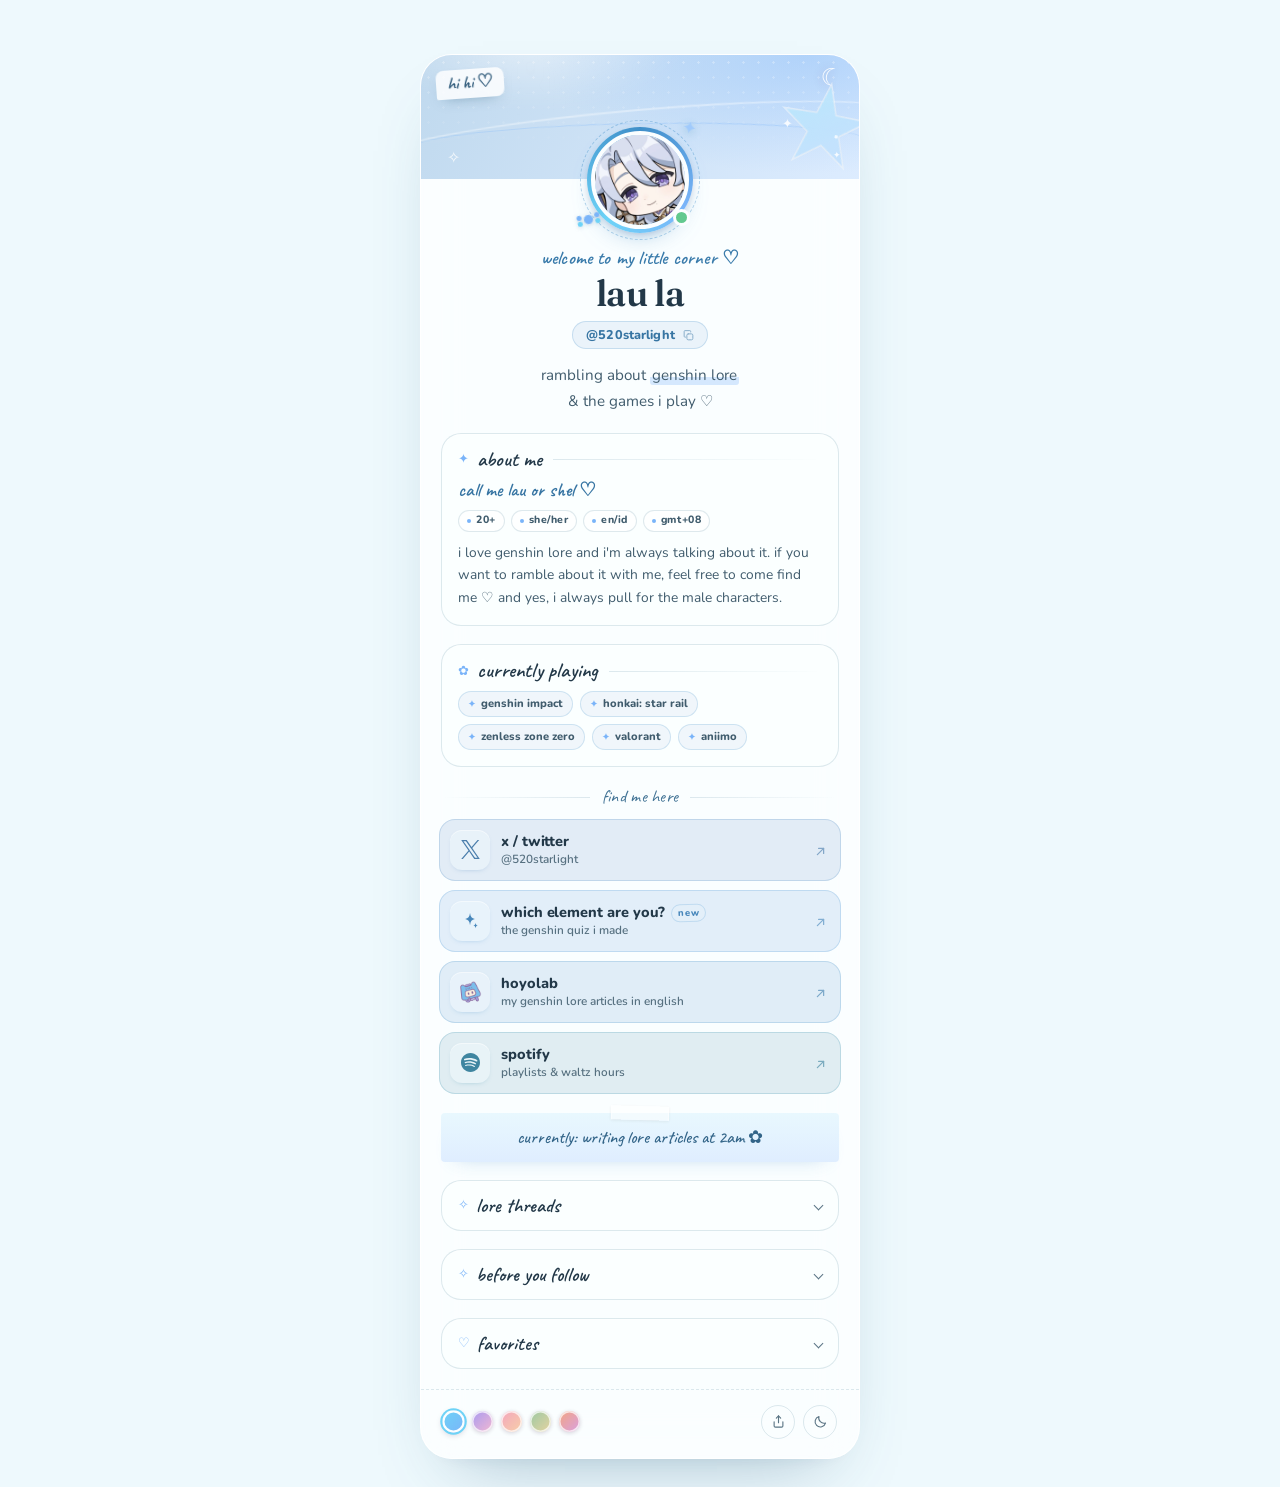
==== index.html @ 2821c590 "Add files via upload" ====
<!DOCTYPE html>
<html lang="en" data-theme="aqua" data-mode="light">
<head>
<meta charset="utf-8">
<meta name="viewport" content="width=device-width, initial-scale=1, viewport-fit=cover">
<title>lau la ✧ links</title>
<meta name="description" content="genshin lore rambles, the games i play, lore threads, and favorites, all in one soft little corner.">
<meta name="theme-color" content="#eef9fd">
<link rel="icon" href="assets/favicon.svg" type="image/svg+xml">
<link rel="apple-touch-icon" href="assets/avatar.jpg">
<link rel="me" href="https://x.com/520starlight">

<meta property="og:type" content="profile">
<meta property="profile:username" content="520starlight">
<meta property="og:site_name" content="lau la">
<meta property="og:title" content="lau la ✧ links">
<meta property="og:description" content="genshin lore rambles, the games i play, lore threads, and favorites, all in one soft little corner.">
<meta property="og:url" content="https://520starlight.github.io/">
<meta property="og:image" content="https://520starlight.github.io/og-image.png">
<meta property="og:image:width" content="1200">
<meta property="og:image:height" content="630">
<meta property="og:image:alt" content="lau la's link page">
<meta name="twitter:card" content="summary_large_image">
<meta name="twitter:site" content="@520starlight">
<meta name="twitter:creator" content="@520starlight">
<meta name="twitter:title" content="lau la ✧ links">
<meta name="twitter:description" content="genshin lore rambles, the games i play, lore threads, and favorites, all in one soft little corner.">
<meta name="twitter:image" content="https://520starlight.github.io/og-image.png">

<script>
  (function () {
    var themes = ["aqua", "starlight", "sakura", "matcha", "sunset"];
    var root = document.documentElement;
    var query = new URLSearchParams(window.location.search);
    var qTheme = query.get("theme");
    var qMode = query.get("mode");
    try {
      var t = localStorage.getItem("lli-theme");
      var m = localStorage.getItem("lli-mode");
      root.dataset.theme = themes.indexOf(qTheme) > -1
        ? qTheme
        : (themes.indexOf(t) > -1 ? t : "aqua");
      root.dataset.mode = (qMode === "dark" || qMode === "light")
        ? qMode
        : (m === "dark" || m === "light")
          ? m
          : (window.matchMedia("(prefers-color-scheme: dark)").matches ? "dark" : "light");
    } catch (e) {
      root.dataset.theme = "aqua";
      root.dataset.mode = "light";
    }
    var themeColor = document.querySelector('meta[name="theme-color"]');
    if (themeColor) {
      themeColor.content = root.dataset.mode === "dark" ? "#081824" : "#eef9fd";
    }
  })();
</script>

<style>
  html { background: #eef9fd; }
  html[data-mode="dark"] { background: #081824; }
</style>

<link rel="preconnect" href="https://fonts.googleapis.com">
<link rel="preconnect" href="https://fonts.gstatic.com" crossorigin>
<link href="https://fonts.googleapis.com/css2?family=Caveat:wght@500;600&family=Fraunces:opsz,wght@9..144,500;9..144,600&family=Nunito:wght@400;600;700;800&display=swap" rel="stylesheet">
<link rel="stylesheet" href="assets/style.css">
</head>

<body>
  <div class="backdrop" aria-hidden="true">
    <span class="aurora"></span>
    <span class="blob blob--1"></span>
    <span class="blob blob--2"></span>
    <span class="blob blob--3"></span>
    <span class="petal" style="--x:7%;--y:28%;--r:-18deg;--s:1;--d:0s"></span>
    <span class="petal" style="--x:88%;--y:68%;--r:24deg;--s:.8;--d:2.1s"></span>
    <span class="petal" style="--x:76%;--y:16%;--r:52deg;--s:.62;--d:4.2s"></span>
    <span class="petal" style="--x:13%;--y:82%;--r:14deg;--s:.9;--d:1.4s"></span>
    <span class="petal" style="--x:94%;--y:38%;--r:-34deg;--s:.72;--d:3.3s"></span>
    <span class="twinkle" style="--x:7%;--y:18%;--s:15px;--d:0s">✦</span>
    <span class="twinkle" style="--x:88%;--y:12%;--s:10px;--d:1.4s">✧</span>
    <span class="twinkle" style="--x:78%;--y:76%;--s:13px;--d:2.6s">✦</span>
    <span class="twinkle" style="--x:12%;--y:72%;--s:9px;--d:.8s">✧</span>
    <span class="twinkle" style="--x:92%;--y:48%;--s:7px;--d:3.4s">✦</span>
    <span class="twinkle" style="--x:4%;--y:44%;--s:7px;--d:2s">✦</span>
    <span class="twinkle" style="--x:68%;--y:7%;--s:6px;--d:1.9s">✦</span>
    <span class="twinkle" style="--x:26%;--y:9%;--s:5px;--d:3.8s">✧</span>
    <span class="grain"></span>
  </div>

  <main class="page">
    <article class="card">
      <div class="banner" aria-hidden="true">
        <span class="banner__ribbon"></span>
        <span class="banner__sticker"><span></span></span>
        <span class="banner__note" id="banner-note">hi hi ♡</span>
        <span class="banner__moon">☾</span>
        <span class="banner__star banner__star--1">✦</span>
        <span class="banner__star banner__star--2">✧</span>
        <span class="banner__star banner__star--3">✦</span>
      </div>

      <header class="profile">
        <div class="avatar" id="avatar" data-status="online">
          <span class="avatar__initial" aria-hidden="true"></span>
          <img id="avatar-img" src="assets/avatar.jpg" alt="" width="1024" height="1024" decoding="async">
          <span class="avatar__status" id="avatar-status" title="online"></span>
          <span class="avatar__charm avatar__charm--star" aria-hidden="true">✦</span>
          <span class="avatar__charm avatar__charm--bow" aria-hidden="true"></span>
        </div>

        <p class="eyebrow" id="eyebrow"></p>
        <h1 id="name"></h1>
        <button class="handle" id="handle" type="button" aria-label="copy my handle">
          <span class="handle__text" id="handle-text"></span>
          <svg class="handle__copy" viewBox="0 0 24 24" aria-hidden="true" fill="none" stroke="currentColor" stroke-width="1.8" stroke-linecap="round" stroke-linejoin="round">
            <rect x="9" y="9" width="11" height="11" rx="2.5"></rect>
            <path d="M6.5 15H5.5A1.5 1.5 0 0 1 4 13.5v-9A1.5 1.5 0 0 1 5.5 3h9A1.5 1.5 0 0 1 16 4.5v1"></path>
          </svg>
        </button>
        <p class="meta" id="meta"></p>
        <p class="bio" id="bio"></p>
        <ul class="tags" id="tags" aria-label="things i like"></ul>
      </header>

      <section class="panel" id="about" hidden aria-labelledby="about-title">
        <div class="section-head">
          <span class="section-head__ornament" aria-hidden="true">✦</span>
          <h2 class="section-head__title" id="about-title">about me</h2>
        </div>
        <p class="about__greeting" id="about-greeting"></p>
        <ul class="facts" id="about-facts" aria-label="quick facts"></ul>
        <div class="about__text" id="about-text"></div>
      </section>

      <section class="panel" id="playing" hidden aria-labelledby="playing-title">
        <div class="section-head">
          <span class="section-head__ornament" aria-hidden="true">✿</span>
          <h2 class="section-head__title" id="playing-title">currently playing</h2>
        </div>
        <ul class="game-chips" id="playing-list"></ul>
      </section>

      <div class="divider" aria-hidden="true"><span>find me here</span></div>

      <nav class="links" id="links" aria-label="my links"></nav>

      <aside class="note" id="note" hidden></aside>

      <details class="fold" id="threads" hidden>
        <summary class="fold__summary">
          <span class="fold__ornament" aria-hidden="true">✧</span>
          <span class="fold__title">lore threads</span>
          <span class="fold__chevron" aria-hidden="true"></span>
        </summary>
        <div class="fold__body">
          <p class="threads__intro" id="threads-intro"></p>
          <ul class="thread-list" id="threads-list"></ul>
        </div>
      </details>

      <details class="fold" id="boundaries" hidden>
        <summary class="fold__summary">
          <span class="fold__ornament" aria-hidden="true">✧</span>
          <span class="fold__title">before you follow</span>
          <span class="fold__chevron" aria-hidden="true"></span>
        </summary>
        <div class="fold__body">
          <div class="boundary">
            <h3 class="boundary__title">dni</h3>
            <p class="boundary__text" id="dni"></p>
          </div>
          <div class="boundary">
            <h3 class="boundary__title">byf</h3>
            <ul class="boundary__list" id="byf"></ul>
          </div>
        </div>
      </details>

      <details class="fold" id="favorites" hidden>
        <summary class="fold__summary">
          <span class="fold__ornament" aria-hidden="true">♡</span>
          <span class="fold__title">favorites</span>
          <span class="fold__chevron" aria-hidden="true"></span>
        </summary>
        <div class="fold__body favorites" id="favorites-list"></div>
      </details>

      <footer class="card__footer">
        <div class="themes" id="themes" role="group" aria-label="colour theme"></div>
        <div class="actions">
          <button class="icon-btn" id="share" type="button" aria-label="share this page" title="share this page">
            <svg viewBox="0 0 24 24" aria-hidden="true" fill="none" stroke="currentColor" stroke-width="1.8" stroke-linecap="round" stroke-linejoin="round">
              <path d="M12 3v11"></path>
              <path d="m8.5 6.5 3.5-3.5 3.5 3.5"></path>
              <path d="M5 12.5V19a2 2 0 0 0 2 2h10a2 2 0 0 0 2-2v-6.5"></path>
            </svg>
          </button>
          <button class="icon-btn" id="mode" type="button" aria-label="switch to dark mode" title="switch to dark mode">
            <svg class="i-moon" viewBox="0 0 24 24" aria-hidden="true" fill="none" stroke="currentColor" stroke-width="1.8" stroke-linecap="round" stroke-linejoin="round">
              <path d="M20 14.5A8.5 8.5 0 0 1 9.5 4a8.5 8.5 0 1 0 10.5 10.5Z"></path>
            </svg>
            <svg class="i-sun" viewBox="0 0 24 24" aria-hidden="true" fill="none" stroke="currentColor" stroke-width="1.8" stroke-linecap="round" stroke-linejoin="round">
              <circle cx="12" cy="12" r="4"></circle>
              <path d="M12 2v2M12 20v2M4.9 4.9l1.4 1.4M17.7 17.7l1.4 1.4M2 12h2M20 12h2M4.9 19.1l1.4-1.4M17.7 6.3l1.4-1.4"></path>
            </svg>
          </button>
        </div>
      </footer>
    </article>
  </main>

  <div class="toast" id="toast" role="status" aria-live="polite"></div>

  <noscript>
    <p class="noscript">this page needs javascript for the pretty bits. you can still find me on
      <a href="https://x.com/520starlight">x&nbsp;·&nbsp;@520starlight</a>.</p>
  </noscript>

  <script src="content.js"></script>
  <script src="assets/icons.js"></script>
  <script src="assets/app.js"></script>
</body>
</html>
---- assets/style.css ----
@property --ring-angle {
  syntax: "<angle>";
  inherits: false;
  initial-value: 0deg;
}

:root {
  color-scheme: light;

  --font-display: "Fraunces", "Iowan Old Style", Georgia, serif;
  --font-body: "Nunito", ui-sans-serif, -apple-system, "Segoe UI", sans-serif;
  --font-hand: "Caveat", "Segoe Script", "Bradley Hand", cursive;

  --bg: #f8f5fc;
  --ink: #362e42;
  --ink-soft: #5f546d;
  --muted: #7c7089;
  --hairline: rgba(84, 63, 110, 0.14);
  --chip: rgba(255, 255, 255, 0.66);
  --card: rgba(255, 255, 255, 0.72);
  --card-solid: #fdfbff;
  --card-line: rgba(255, 255, 255, 0.88);
  --shadow-card:
    0 34px 70px -38px rgba(74, 48, 104, 0.45),
    0 12px 26px -24px rgba(74, 48, 104, 0.28),
    inset 0 1px 0 rgba(255, 255, 255, 0.9);
  --handle-bg: color-mix(in oklab, var(--accent) 11%, white);
  --handle-ink: color-mix(in oklab, var(--accent) 72%, var(--ink));
  --mark: color-mix(in oklab, var(--accent2) 30%, transparent);

  /* default palette: starlight */
  --accent-base: #8a76d6;
  --accent2-base: #e58fb6;
  --accent3-base: #e6b96a;
  --blob-a: #dbe3ff;
  --blob-b: #f0dcff;
  --blob-c: #ffe7dc;

  --accent: var(--accent-base);
  --accent2: var(--accent2-base);
  --accent3: var(--accent3-base);

  --focus: color-mix(in oklab, var(--accent) 80%, var(--ink));
  --ease: cubic-bezier(0.22, 0.72, 0.2, 1);
  --radius-card: 32px;
}

/* ---- other palettes (click the dots in the footer) ---------------------- */
html[data-theme="aqua"] {
  --bg: #eef9fd;
  --ink: #223848;
  --ink-soft: #405c6d;
  --muted: #5a7484;
  --hairline: rgba(59, 116, 145, 0.16);
  --chip: rgba(255, 255, 255, 0.68);
  --card: rgba(255, 255, 255, 0.74);
  --card-solid: #fbfeff;
  --card-line: rgba(255, 255, 255, 0.92);
  --shadow-card:
    0 34px 70px -38px rgba(40, 92, 124, 0.42),
    0 12px 26px -24px rgba(40, 92, 124, 0.2),
    inset 0 1px 0 rgba(255, 255, 255, 0.92);

  --accent-base: #3f8fc9;
  --accent2-base: #7ab4f9;
  --accent3-base: #6dd3f7;
  --blob-a: #d6f5fb;
  --blob-b: #deedff;
  --blob-c: #e6faf8;
}

html[data-theme="sakura"] {
  --bg: #fff5f8;
  --ink: #4a2f3b;
  --ink-soft: #6f4f5d;
  --muted: #8c6c7a;
  --hairline: rgba(155, 83, 112, 0.15);
  --chip: rgba(255, 255, 255, 0.68);
  --card: rgba(255, 255, 255, 0.76);
  --card-solid: #fffafc;
  --card-line: rgba(255, 255, 255, 0.92);
  --shadow-card:
    0 34px 70px -38px rgba(155, 60, 95, 0.35),
    0 12px 26px -24px rgba(155, 60, 95, 0.18),
    inset 0 1px 0 rgba(255, 255, 255, 0.92);

  --accent-base: #d9678b;
  --accent2-base: #a583e8;
  --accent3-base: #f0b26a;
  --blob-a: #ffe0e9;
  --blob-b: #e9ddff;
  --blob-c: #ffeccd;
}

html[data-theme="matcha"] {
  --bg: #f5faf3;
  --ink: #2f4032;
  --ink-soft: #536753;
  --muted: #748675;
  --hairline: rgba(83, 125, 90, 0.15);
  --chip: rgba(255, 255, 255, 0.68);
  --card: rgba(255, 255, 255, 0.76);
  --card-solid: #fbfef9;
  --card-line: rgba(255, 255, 255, 0.92);
  --shadow-card:
    0 34px 70px -38px rgba(60, 105, 70, 0.34),
    0 12px 26px -24px rgba(60, 105, 70, 0.18),
    inset 0 1px 0 rgba(255, 255, 255, 0.92);

  --accent-base: #6b9a6f;
  --accent2-base: #d99a52;
  --accent3-base: #8fc0a9;
  --blob-a: #dff3e3;
  --blob-b: #f4ecd0;
  --blob-c: #e2f0ea;
}

html[data-theme="sunset"] {
  --bg: #fff7f0;
  --ink: #4a3328;
  --ink-soft: #6f5245;
  --muted: #8c7062;
  --hairline: rgba(155, 98, 65, 0.15);
  --chip: rgba(255, 255, 255, 0.68);
  --card: rgba(255, 255, 255, 0.76);
  --card-solid: #fffbf7;
  --card-line: rgba(255, 255, 255, 0.92);
  --shadow-card:
    0 34px 70px -38px rgba(150, 80, 45, 0.34),
    0 12px 26px -24px rgba(150, 80, 45, 0.18),
    inset 0 1px 0 rgba(255, 255, 255, 0.92);

  --accent-base: #d97a55;
  --accent2-base: #c97fd1;
  --accent3-base: #e9b95e;
  --blob-a: #ffe3d2;
  --blob-b: #f2e0ff;
  --blob-c: #ffefca;
}

/* ---- dark mode --------------------------------------------------------- */
html[data-mode="dark"] {
  color-scheme: dark;

  --bg: #14101c;
  --ink: #f5eff9;
  --ink-soft: #d2c6dd;
  --muted: #b9abc7;
  --hairline: rgba(255, 255, 255, 0.12);
  --chip: rgba(255, 255, 255, 0.06);
  --card: rgba(30, 24, 41, 0.76);
  --card-solid: #241e30;
  --card-line: rgba(255, 255, 255, 0.09);
  --shadow-card:
    0 34px 80px -34px rgba(0, 0, 0, 0.75),
    0 12px 26px -20px rgba(0, 0, 0, 0.5),
    inset 0 1px 0 rgba(255, 255, 255, 0.06);

  --accent: color-mix(in oklab, var(--accent-base) 72%, white);
  --accent2: color-mix(in oklab, var(--accent2-base) 68%, white);
  --accent3: color-mix(in oklab, var(--accent3-base) 72%, white);

  --blob-a: color-mix(in oklab, var(--accent-base) 26%, #181322);
  --blob-b: color-mix(in oklab, var(--accent2-base) 22%, #181322);
  --blob-c: color-mix(in oklab, var(--accent3-base) 16%, #181322);

  --handle-bg: color-mix(in oklab, var(--accent) 17%, transparent);
  --handle-ink: color-mix(in oklab, var(--accent) 55%, white);
  --mark: color-mix(in oklab, var(--accent2) 34%, transparent);
}

html[data-theme="aqua"][data-mode="dark"] {
  --bg: #081824;
  --ink: #eaf9ff;
  --ink-soft: #c3dfeb;
  --muted: #9cbac9;
  --hairline: rgba(255, 255, 255, 0.12);
  --chip: rgba(255, 255, 255, 0.06);
  --card: rgba(10, 28, 40, 0.78);
  --card-solid: #102431;
  --card-line: rgba(255, 255, 255, 0.1);
  --shadow-card:
    0 34px 80px -34px rgba(0, 0, 0, 0.78),
    0 12px 26px -20px rgba(0, 0, 0, 0.52),
    inset 0 1px 0 rgba(255, 255, 255, 0.06);

  --handle-bg: color-mix(in oklab, var(--accent) 17%, transparent);
  --handle-ink: color-mix(in oklab, var(--accent) 55%, white);
  --mark: color-mix(in oklab, var(--accent2) 34%, transparent);
}

html[data-theme="sakura"][data-mode="dark"] {
  --bg: #1c1016;
  --ink: #fbeef3;
  --ink-soft: #e3cbd6;
  --muted: #c5a8b5;
  --hairline: rgba(255, 255, 255, 0.12);
  --chip: rgba(255, 255, 255, 0.06);
  --card: rgba(34, 18, 26, 0.78);
  --card-solid: #2a1821;
  --card-line: rgba(255, 255, 255, 0.1);
  --shadow-card:
    0 34px 80px -34px rgba(0, 0, 0, 0.78),
    0 12px 26px -20px rgba(0, 0, 0, 0.52),
    inset 0 1px 0 rgba(255, 255, 255, 0.06);
}

html[data-theme="matcha"][data-mode="dark"] {
  --bg: #0e1710;
  --ink: #eef8ef;
  --ink-soft: #cfe2d1;
  --muted: #a9beab;
  --hairline: rgba(255, 255, 255, 0.12);
  --chip: rgba(255, 255, 255, 0.06);
  --card: rgba(16, 30, 20, 0.78);
  --card-solid: #14251a;
  --card-line: rgba(255, 255, 255, 0.1);
  --shadow-card:
    0 34px 80px -34px rgba(0, 0, 0, 0.78),
    0 12px 26px -20px rgba(0, 0, 0, 0.52),
    inset 0 1px 0 rgba(255, 255, 255, 0.06);
}

html[data-theme="sunset"][data-mode="dark"] {
  --bg: #1b110d;
  --ink: #fff3ea;
  --ink-soft: #e8d0c2;
  --muted: #c6a999;
  --hairline: rgba(255, 255, 255, 0.12);
  --chip: rgba(255, 255, 255, 0.06);
  --card: rgba(32, 21, 15, 0.78);
  --card-solid: #281a13;
  --card-line: rgba(255, 255, 255, 0.1);
  --shadow-card:
    0 34px 80px -34px rgba(0, 0, 0, 0.78),
    0 12px 26px -20px rgba(0, 0, 0, 0.52),
    inset 0 1px 0 rgba(255, 255, 255, 0.06);
}

/* ========================================================================== */
/* base                                                                       */
/* ========================================================================== */

*,
*::before,
*::after {
  box-sizing: border-box;
}

html {
  -webkit-text-size-adjust: 100%;
  scroll-behavior: smooth;
}

body {
  margin: 0;
  min-height: 100svh;
  display: flex;
  flex-direction: column;
  padding: clamp(22px, 6vh, 58px) 16px max(28px, env(safe-area-inset-bottom));
  background: var(--bg);
  color: var(--ink);
  font-family: var(--font-body);
  font-size: 16px;
  line-height: 1.5;
  overflow-x: hidden;
  transition: background-color 0.45s ease, color 0.45s ease;
}

::selection {
  background: color-mix(in oklab, var(--accent) 26%, transparent);
}

button {
  font: inherit;
  -webkit-tap-highlight-color: transparent;
}

[hidden] {
  display: none !important;
}

a {
  -webkit-tap-highlight-color: transparent;
}

:focus-visible {
  outline: 2px solid var(--focus);
  outline-offset: 3px;
}

/* ========================================================================== */
/* backdrop                                                                   */
/* ========================================================================== */

.backdrop {
  position: fixed;
  inset: 0;
  z-index: -1;
  overflow: hidden;
  pointer-events: none;
  background:
    radial-gradient(90% 60% at 50% -10%, color-mix(in oklab, var(--bg) 82%, white), transparent 70%),
    var(--bg);
}

.blob {
  position: absolute;
  border-radius: 50%;
  filter: blur(56px);
  opacity: 0.9;
  will-change: transform;
}

.blob--1 {
  width: 58vmax;
  height: 58vmax;
  top: -24vmax;
  left: -16vmax;
  background: radial-gradient(circle at 45% 45%, var(--blob-a), transparent 68%);
  animation: drift-a 26s ease-in-out infinite alternate;
}

.blob--2 {
  width: 52vmax;
  height: 52vmax;
  right: -20vmax;
  bottom: -24vmax;
  background: radial-gradient(circle at 45% 45%, var(--blob-b), transparent 68%);
  animation: drift-b 32s ease-in-out infinite alternate;
}

.blob--3 {
  width: 42vmax;
  height: 42vmax;
  top: 32%;
  left: 52%;
  background: radial-gradient(circle at 45% 45%, var(--blob-c), transparent 70%);
  opacity: 0.72;
  animation: drift-c 38s ease-in-out infinite alternate;
}

.aurora {
  position: absolute;
  width: 150vmax;
  height: 22vmax;
  top: 16%;
  left: -25%;
  background: linear-gradient(
    90deg,
    transparent 0%,
    color-mix(in oklab, var(--accent3) 26%, transparent) 22%,
    color-mix(in oklab, var(--accent2) 20%, transparent) 46%,
    color-mix(in oklab, var(--accent) 16%, transparent) 68%,
    transparent 100%
  );
  filter: blur(22px);
  transform: rotate(-14deg);
  opacity: 0.8;
  animation: aurora-drift 30s ease-in-out infinite alternate;
  will-change: transform;
}

html[data-mode="dark"] .aurora {
  opacity: 0.45;
}

.petal {
  position: absolute;
  left: var(--x);
  top: var(--y);
  width: calc(13px * var(--s, 1));
  height: calc(9px * var(--s, 1));
  border-radius: 100% 0 100% 0;
  background: linear-gradient(
    135deg,
    color-mix(in oklab, var(--accent3) 58%, white),
    color-mix(in oklab, var(--accent2) 48%, white)
  );
  opacity: 0.48;
  transform: rotate(var(--r, 0deg));
  animation: petal-drift 18s ease-in-out infinite alternate;
  animation-delay: var(--d, 0s);
  will-change: transform;
}

html[data-mode="dark"] .petal {
  opacity: 0.3;
}

.twinkle {
  position: absolute;
  left: var(--x);
  top: var(--y);
  font-family: var(--font-display);
  font-size: var(--s, 12px);
  color: var(--accent);
  opacity: 0.4;
  animation: twinkle 5.5s ease-in-out infinite;
  animation-delay: var(--d, 0s);
}

.grain {
  position: absolute;
  inset: 0;
  opacity: 0.035;
  mix-blend-mode: multiply;
  background-image: url("data:image/svg+xml,%3Csvg xmlns='http://www.w3.org/2000/svg' width='140' height='140'%3E%3Cfilter id='n'%3E%3CfeTurbulence type='fractalNoise' baseFrequency='.85' numOctaves='3' stitchTiles='stitch'/%3E%3C/filter%3E%3Crect width='100%25' height='100%25' filter='url(%23n)'/%3E%3C/svg%3E");
}

html[data-mode="dark"] .grain {
  opacity: 0.06;
  mix-blend-mode: soft-light;
}

/* ========================================================================== */
/* page + card                                                                */
/* ========================================================================== */

.page {
  margin: auto;
  width: 100%;
  max-width: 440px;
  display: flex;
  flex-direction: column;
  align-items: center;
}

.card {
  position: relative;
  width: 100%;
  overflow: hidden;
  border: 1px solid var(--card-line);
  border-radius: var(--radius-card);
  background: var(--card);
  box-shadow: var(--shadow-card);
  -webkit-backdrop-filter: blur(22px) saturate(1.2);
  backdrop-filter: blur(22px) saturate(1.2);
  animation: card-in 0.85s var(--ease) both;
  transition: background-color 0.45s ease, border-color 0.45s ease, box-shadow 0.45s ease;
}

@supports not ((backdrop-filter: blur(2px)) or (-webkit-backdrop-filter: blur(2px))) {
  .card {
    background: color-mix(in oklab, var(--bg) 8%, var(--card-solid));
  }
}

/* ---- banner ------------------------------------------------------------- */

.banner {
  position: relative;
  height: 124px;
  overflow: hidden;
  background:
    radial-gradient(95% 150% at 88% 0%, color-mix(in oklab, var(--accent2) 40%, transparent), transparent 64%),
    linear-gradient(
      118deg,
      color-mix(in oklab, var(--accent) 34%, white) 0%,
      color-mix(in oklab, var(--accent2) 26%, white) 100%
    );
}

html[data-mode="dark"] .banner {
  background:
    radial-gradient(95% 150% at 88% 0%, color-mix(in oklab, var(--accent2) 34%, transparent), transparent 64%),
    linear-gradient(
      118deg,
      color-mix(in oklab, var(--accent) 40%, var(--card-solid)) 0%,
      color-mix(in oklab, var(--accent2) 32%, var(--card-solid)) 100%
    );
}

.banner::before {
  content: "";
  position: absolute;
  inset: 0;
  background-image: radial-gradient(rgba(255, 255, 255, 0.6) 1.1px, transparent 1.2px);
  background-size: 15px 15px;
  opacity: 0.5;
  -webkit-mask-image: linear-gradient(to bottom, #000 0%, transparent 82%);
  mask-image: linear-gradient(to bottom, #000 0%, transparent 82%);
}

.banner::after {
  content: "";
  position: absolute;
  width: 70%;
  height: 100%;
  top: -60%;
  left: -10%;
  background: radial-gradient(closest-side, rgba(255, 255, 255, 0.5), transparent);
  filter: blur(10px);
  pointer-events: none;
}

.banner__ribbon {
  position: absolute;
  z-index: 0;
  left: -12%;
  bottom: 12px;
  width: 124%;
  height: 58px;
  border-top: 2px solid rgba(255, 255, 255, 0.38);
  border-radius: 50%;
  transform: rotate(-5deg);
  filter: drop-shadow(0 2px 5px rgba(255, 255, 255, 0.18));
}

.banner__ribbon::after {
  content: "";
  position: absolute;
  left: 8%;
  top: 12px;
  width: 84%;
  height: 44px;
  border-top: 1.5px solid rgba(122, 180, 249, 0.34);
  border-radius: 50%;
  transform: rotate(4deg);
}

.banner__sticker {
  position: absolute;
  z-index: 1;
  top: 26px;
  right: -12px;
  width: 94px;
  height: 94px;
  clip-path: polygon(50% 0%, 61% 34%, 98% 35%, 68% 57%, 79% 91%, 50% 70%, 21% 91%, 32% 57%, 2% 35%, 39% 34%);
  background: rgba(255, 255, 255, 0.58);
  transform: rotate(10deg);
  filter: drop-shadow(0 6px 12px rgba(55, 110, 145, 0.18));
  opacity: 0.9;
}

.banner__sticker span {
  position: absolute;
  inset: 5px;
  clip-path: polygon(50% 0%, 61% 34%, 98% 35%, 68% 57%, 79% 91%, 50% 70%, 21% 91%, 32% 57%, 2% 35%, 39% 34%);
  background:
    radial-gradient(circle at 32% 28%, rgba(255, 255, 255, 0.95) 0 2px, transparent 2.5px),
    radial-gradient(circle at 66% 58%, rgba(255, 255, 255, 0.85) 0 1.5px, transparent 2px),
    linear-gradient(
      145deg,
      color-mix(in oklab, var(--accent3) 52%, white),
      color-mix(in oklab, var(--accent2) 44%, white)
    );
}

.banner__note {
  position: absolute;
  z-index: 2;
  top: 14px;
  left: 15px;
  padding: 3px 11px 4px;
  border-radius: 8px 8px 8px 2px;
  background: rgba(255, 255, 255, 0.82);
  color: color-mix(in oklab, var(--accent) 40%, var(--ink));
  font-family: var(--font-hand);
  font-size: 1.12rem;
  font-weight: 600;
  line-height: 1.2;
  transform: rotate(-4deg);
  box-shadow: 0 6px 14px -8px rgba(45, 95, 124, 0.5);
}

html[data-mode="dark"] .banner__note {
  background: rgba(255, 255, 255, 0.14);
  color: #eaf9ff;
  box-shadow: none;
}

.banner__moon {
  position: absolute;
  z-index: 1;
  top: 10px;
  right: 17px;
  color: rgba(255, 255, 255, 0.92);
  font-family: var(--font-display);
  font-size: 1.5rem;
  line-height: 1;
  transform: rotate(12deg);
  text-shadow: 0 2px 10px rgba(90, 60, 110, 0.25);
}

.banner__star {
  position: absolute;
  z-index: 1;
  color: rgba(255, 255, 255, 0.85);
  font-family: var(--font-display);
  line-height: 1;
  animation: twinkle 4.5s ease-in-out infinite;
}

.banner__star--1 {
  right: 66px;
  top: 62px;
  font-size: 13px;
  animation-delay: 0.4s;
}

.banner__star--2 {
  left: 26px;
  bottom: 14px;
  font-size: 16px;
  animation-delay: 1.6s;
}

.banner__star--3 {
  right: 18px;
  bottom: 20px;
  font-size: 9px;
  animation-delay: 2.7s;
}

/* ---- profile ------------------------------------------------------------ */

.profile {
  position: relative;
  padding: 0 26px;
  text-align: center;
  animation: rise 0.75s var(--ease) 0.08s both;
}

.avatar {
  --ring-angle: 0deg;
  position: relative;
  width: 106px;
  height: 106px;
  margin: -52px auto 14px;
  padding: 4px;
  border-radius: 50%;
  background: conic-gradient(
    from var(--ring-angle),
    var(--accent) 0deg,
    var(--accent2) 120deg,
    var(--accent3) 220deg,
    var(--accent) 360deg
  );
  box-shadow:
    0 12px 26px -14px color-mix(in oklab, var(--accent) 65%, transparent),
    0 2px 10px -4px rgba(60, 36, 82, 0.35);
  animation: ring-spin 16s linear infinite;
}

.avatar__initial {
  position: absolute;
  inset: 8px;
  z-index: 0;
  display: grid;
  place-items: center;
  border-radius: 50%;
  background: linear-gradient(150deg, var(--card-solid), color-mix(in oklab, var(--accent) 14%, var(--card-solid)));
  color: var(--handle-ink);
  font-family: var(--font-display);
  font-size: 2rem;
  font-weight: 600;
}

.avatar img {
  position: relative;
  z-index: 1;
  display: block;
  width: 100%;
  height: 100%;
  border: 4px solid var(--card-solid);
  border-radius: 50%;
  background: var(--card-solid);
  object-fit: cover;
}

.avatar__status {
  --dot: #62c98f;
  position: absolute;
  z-index: 2;
  right: 3px;
  bottom: 7px;
  width: 17px;
  height: 17px;
  border: 3px solid var(--card-solid);
  border-radius: 50%;
  background: var(--dot);
  animation: status-pulse 3.2s ease-out infinite;
}

.avatar[data-status="away"] .avatar__status {
  --dot: #f0b45a;
}

.avatar[data-status="offline"] .avatar__status {
  --dot: #a89fb3;
  animation: none;
}

.avatar[data-status=""] .avatar__status,
.avatar:not([data-status]) .avatar__status {
  display: none;
}

.avatar::before {
  content: "";
  position: absolute;
  inset: -7px;
  z-index: 0;
  border: 1px dashed color-mix(in oklab, var(--accent) 38%, transparent);
  border-radius: 50%;
  pointer-events: none;
  animation: orbit-spin 26s linear infinite;
}

.avatar__charm {
  position: absolute;
  z-index: 3;
  pointer-events: none;
}

.avatar__charm--star {
  top: -8px;
  right: -4px;
  color: color-mix(in oklab, var(--accent2) 72%, white);
  font-family: var(--font-display);
  font-size: 18px;
  line-height: 1;
  text-shadow: 0 2px 8px rgba(80, 150, 190, 0.45);
  transform: rotate(12deg);
}

.avatar__charm--bow {
  left: -3px;
  bottom: 9px;
  width: 9px;
  height: 9px;
  border-radius: 50%;
  background: var(--accent2);
  box-shadow:
    -9px -3px 0 -2px var(--accent2),
    -9px 3px 0 -2px var(--accent3),
    9px -3px 0 -2px var(--accent2),
    9px 3px 0 -2px var(--accent3);
  transform: rotate(-12deg);
  filter: drop-shadow(0 1px 2px rgba(60, 120, 150, 0.25));
}

.eyebrow {
  margin: 0 0 3px;
  color: color-mix(in oklab, var(--accent) 78%, var(--ink));
  font-family: var(--font-hand);
  font-size: 1.18rem;
  font-weight: 600;
  letter-spacing: 0.01em;
  line-height: 1.2;
}

h1 {
  margin: 0;
  color: var(--ink);
  font-family: var(--font-display);
  font-size: clamp(2rem, 7.4vw, 2.28rem);
  font-weight: 600;
  font-variation-settings: "opsz" 40;
  letter-spacing: -0.02em;
  line-height: 1.08;
  text-wrap: balance;
}

.handle {
  display: inline-flex;
  align-items: center;
  gap: 7px;
  margin: 9px 0 0;
  padding: 5px 12px 5px 13px;
  border: 1px solid color-mix(in oklab, var(--accent) 22%, transparent);
  border-radius: 999px;
  background: var(--handle-bg);
  color: var(--handle-ink);
  font-family: var(--font-body);
  font-size: 0.79rem;
  font-weight: 800;
  letter-spacing: 0.01em;
  line-height: 1.3;
  cursor: pointer;
  transition: background-color 0.25s ease, transform 0.2s var(--ease), box-shadow 0.25s ease;
}

.handle:hover {
  background: color-mix(in oklab, var(--accent) 17%, white);
  box-shadow: 0 6px 14px -10px color-mix(in oklab, var(--accent) 70%, transparent);
  transform: translateY(-1px);
}

html[data-mode="dark"] .handle:hover {
  background: color-mix(in oklab, var(--accent) 25%, transparent);
}

.handle:active {
  transform: scale(0.97);
}

.handle__copy {
  width: 13px;
  height: 13px;
  opacity: 0.55;
  transition: opacity 0.2s ease, transform 0.2s ease;
}

.handle:hover .handle__copy {
  opacity: 0.9;
  transform: translateY(-1px);
}

.meta {
  display: flex;
  flex-wrap: wrap;
  justify-content: center;
  gap: 7px;
  margin: 10px 0 0;
  color: var(--muted);
  font-size: 0.73rem;
  font-weight: 600;
  letter-spacing: 0.045em;
}
.meta:empty {
  display: none;
}

.meta span + span::before {
  content: "✦";
  margin-right: 7px;
  color: color-mix(in oklab, var(--accent2) 70%, transparent);
  font-size: 0.62em;
  vertical-align: 0.15em;
}

.bio {
  margin: 14px auto 0;
  max-width: 33ch;
  color: var(--ink-soft);
  font-size: 0.95rem;
  line-height: 1.68;
  text-wrap: balance;
}
.bio:empty {
  display: none;
}

.bio mark {
  padding: 0 2px;
  border-radius: 3px;
  background: linear-gradient(180deg, transparent 58%, var(--mark) 58%);
  color: inherit;
}

.tags {
  display: flex;
  flex-wrap: wrap;
  justify-content: center;
  gap: 6px;
  margin: 15px 0 0;
  padding: 0;
  list-style: none;
}
.tags:empty {
  display: none;
}

.tags li {
  display: inline-flex;
  align-items: center;
  gap: 4px;
  padding: 4px 9px 4.5px;
  border: 1px solid var(--hairline);
  border-radius: 999px;
  background: var(--chip);
  color: var(--ink-soft);
  font-size: 0.7rem;
  font-weight: 700;
  letter-spacing: 0.01em;
  line-height: 1.2;
  transition: transform 0.2s var(--ease), border-color 0.2s ease;
}

.tags li::before {
  content: "♡";
  color: var(--accent2);
  font-size: 0.95em;
  line-height: 1;
}

.tags li:hover {
  border-color: color-mix(in oklab, var(--accent2) 35%, transparent);
  transform: translateY(-1px);
}

/* ---- divider ------------------------------------------------------------ */

.divider {
  display: flex;
  align-items: center;
  gap: 12px;
  margin: 21px 22px 13px;
  color: color-mix(in oklab, var(--accent) 45%, var(--ink-soft));
  font-family: var(--font-hand);
  font-size: 1.12rem;
  letter-spacing: 0.015em;
  line-height: 1;
  animation: rise 0.7s var(--ease) 0.16s both;
}

.divider::before,
.divider::after {
  content: "";
  flex: 1 1 auto;
  height: 1px;
}

.divider::before {
  background: linear-gradient(to right, transparent, var(--hairline));
}

.divider::after {
  background: linear-gradient(to left, transparent, var(--hairline));
}

/* ---- links -------------------------------------------------------------- */

.links {
  display: grid;
  gap: 9px;
  padding: 0 18px;
  animation: rise 0.7s var(--ease) 0.22s both;
}
.links:empty {
  display: none;
}

.link {
  --tint: color-mix(in oklab, var(--item-tint, var(--accent)) 28%, var(--accent));
  --tint-bg: color-mix(in oklab, var(--tint, #8a76d6) 17%, white);
  --tint-bg-hover: color-mix(in oklab, var(--tint, #8a76d6) 25%, white);
  --tint-line: color-mix(in oklab, var(--tint, #8a76d6) 24%, transparent);
  --tint-ink: color-mix(in oklab, var(--tint, #8a76d6) 82%, var(--ink));

  position: relative;
  display: grid;
  grid-template-columns: 40px minmax(0, 1fr) 16px;
  align-items: center;
  gap: 11px;
  padding: 10px 12px 10px 10px;
  border: 1px solid var(--tint-line);
  border-radius: 16px;
  background: var(--tint-bg);
  color: var(--ink);
  text-decoration: none;
  transition:
    transform 0.25s var(--ease),
    background-color 0.25s ease,
    border-color 0.25s ease,
    box-shadow 0.25s ease;
}

.link:nth-child(1) { animation: rise 0.6s var(--ease) 0.28s both; }
.link:nth-child(2) { animation: rise 0.6s var(--ease) 0.34s both; }
.link:nth-child(3) { animation: rise 0.6s var(--ease) 0.4s both; }
.link:nth-child(4) { animation: rise 0.6s var(--ease) 0.46s both; }
.link:nth-child(5) { animation: rise 0.6s var(--ease) 0.52s both; }
.link:nth-child(6) { animation: rise 0.6s var(--ease) 0.58s both; }
.link:nth-child(n + 7) { animation: rise 0.6s var(--ease) 0.62s both; }

html[data-mode="dark"] .link {
  --tint-bg: color-mix(in oklab, var(--tint, #8a76d6) 18%, transparent);
  --tint-bg-hover: color-mix(in oklab, var(--tint, #8a76d6) 27%, transparent);
  --tint-line: color-mix(in oklab, var(--tint, #8a76d6) 30%, transparent);
  --tint-ink: color-mix(in oklab, var(--tint, #8a76d6) 55%, white);
}

.link:hover {
  border-color: color-mix(in oklab, var(--tint, #8a76d6) 30%, transparent);
  background: var(--tint-bg-hover);
  box-shadow: 0 13px 24px -18px color-mix(in oklab, var(--tint, #8a76d6) 85%, transparent);
  transform: translateY(-2px);
}

.link:active {
  transform: translateY(0) scale(0.995);
}

.link:focus-visible {
  outline: 2px solid var(--focus);
  outline-offset: 3px;
}

.link__icon {
  display: grid;
  place-items: center;
  width: 40px;
  height: 40px;
  border-radius: 12px;
  background: color-mix(in oklab, var(--tint, #8a76d6) 11%, var(--card-solid));
  color: var(--tint-ink);
  box-shadow:
    inset 0 1px 0 rgba(255, 255, 255, 0.5),
    0 2px 5px -3px color-mix(in oklab, var(--tint, #8a76d6) 50%, transparent);
}

.link__icon svg {
  width: 19px;
  height: 19px;
  fill: currentColor;
  transition: transform 0.3s var(--ease);
}

.link__icon img {
  width: 24px;
  height: 24px;
  object-fit: contain;
  transition: transform 0.3s var(--ease);
}

.link:hover .link__icon svg,
.link:hover .link__icon img {
  transform: rotate(-6deg) scale(1.07);
}

.link__text {
  display: flex;
  flex-direction: column;
  gap: 1px;
  min-width: 0;
}

.link__label {
  display: flex;
  align-items: center;
  gap: 6px;
  color: var(--ink);
  font-size: 0.91rem;
  font-weight: 800;
  letter-spacing: -0.005em;
  line-height: 1.25;
}

.link__badge {
  flex: 0 0 auto;
  padding: 2px 6px 1.5px;
  border: 1px solid var(--tint-line);
  border-radius: 999px;
  background: color-mix(in oklab, var(--tint, #8a76d6) 16%, white);
  color: var(--tint-ink);
  font-size: 0.6rem;
  font-weight: 800;
  letter-spacing: 0.08em;
  line-height: 1.3;
  transform: rotate(-2deg);
}

html[data-mode="dark"] .link__badge {
  background: color-mix(in oklab, var(--tint, #8a76d6) 25%, transparent);
}

.link__sub {
  overflow: hidden;
  color: var(--ink-soft);
  font-size: 0.735rem;
  font-weight: 600;
  line-height: 1.35;
  opacity: 0.86;
  text-overflow: ellipsis;
  white-space: nowrap;
}

.link__arrow {
  width: 15px;
  height: 15px;
  color: var(--tint-ink);
  opacity: 0.62;
  justify-self: end;
  transition: transform 0.25s var(--ease), opacity 0.25s ease;
}

.link:hover .link__arrow {
  opacity: 1;
  transform: translate(2px, -2px);
}

/* ---- about, playing, folds --------------------------------------------- */

.panel,
.fold {
  margin: 18px 20px 0;
  border: 1px solid var(--hairline);
  border-radius: 20px;
  background: color-mix(in oklab, var(--card-solid) 48%, transparent);
  box-shadow: inset 0 1px 0 rgba(255, 255, 255, 0.55);
  overflow: hidden;
  animation: rise 0.7s var(--ease) 0.18s both;
}

.panel {
  padding: 15px 16px 16px;
}

html[data-mode="dark"] .panel,
html[data-mode="dark"] .fold {
  background: color-mix(in oklab, var(--card-solid) 72%, transparent);
  box-shadow: inset 0 1px 0 rgba(255, 255, 255, 0.05);
}

#about { animation-delay: 0.14s; }
#playing { animation-delay: 0.2s; }
#threads { animation-delay: 0.52s; }
#boundaries { animation-delay: 0.58s; }
#favorites { animation-delay: 0.64s; }

.section-head {
  display: flex;
  align-items: center;
  gap: 8px;
  margin-bottom: 9px;
}

.section-head__ornament {
  color: var(--accent2);
  font-size: 0.82rem;
  line-height: 1;
}

.section-head__title {
  margin: 0;
  color: var(--ink);
  font-family: var(--font-hand);
  font-size: 1.3rem;
  font-weight: 600;
  letter-spacing: 0.01em;
  line-height: 1.05;
}

.section-head::after {
  content: "";
  flex: 1 1 auto;
  height: 1px;
  margin-left: 2px;
  background: linear-gradient(to right, var(--hairline), transparent);
}

.about__greeting {
  margin: 0 0 3px;
  color: var(--handle-ink);
  font-family: var(--font-hand);
  font-size: 1.2rem;
  font-weight: 600;
  line-height: 1.2;
}

.facts {
  display: flex;
  flex-wrap: wrap;
  gap: 6px;
  margin: 8px 0 0;
  padding: 0;
  list-style: none;
}

.facts:empty {
  display: none;
}

.facts li {
  display: inline-flex;
  align-items: center;
  padding: 3px 8px 3.5px;
  border: 1px solid var(--hairline);
  border-radius: 999px;
  background: var(--chip);
  color: var(--ink-soft);
  font-size: 0.66rem;
  font-weight: 800;
  letter-spacing: 0.05em;
  line-height: 1.2;
}

.facts li::before {
  content: "";
  width: 4px;
  height: 4px;
  margin-right: 5px;
  border-radius: 50%;
  background: var(--accent2);
}

.about__text {
  margin-top: 10px;
  color: var(--ink-soft);
  font-size: 0.86rem;
  line-height: 1.64;
}

.about__text p {
  margin: 0;
}

.about__text p + p {
  margin-top: 6px;
}

.game-chips {
  display: flex;
  flex-wrap: wrap;
  gap: 7px;
  margin: 0;
  padding: 0;
  list-style: none;
}

.game-chips:empty {
  display: none;
}

.game-chips li {
  display: inline-flex;
  align-items: center;
  padding: 5px 9px;
  border: 1px solid color-mix(in oklab, var(--accent) 20%, transparent);
  border-radius: 999px;
  background: color-mix(in oklab, var(--accent) 8%, white);
  color: var(--ink-soft);
  font-size: 0.7rem;
  font-weight: 800;
  line-height: 1.25;
  transition: transform 0.2s var(--ease), background-color 0.2s ease;
}

.game-chips li::before {
  content: "✦";
  margin-right: 5px;
  color: var(--accent2);
  font-size: 0.84em;
  line-height: 1;
}

.game-chips li:hover {
  background: color-mix(in oklab, var(--accent) 13%, white);
  transform: translateY(-1px);
}

html[data-mode="dark"] .game-chips li {
  border-color: color-mix(in oklab, var(--accent) 28%, transparent);
  background: color-mix(in oklab, var(--accent) 14%, transparent);
}

.fold__summary {
  display: flex;
  align-items: center;
  gap: 7px;
  padding: 14px 16px;
  color: var(--ink);
  list-style: none;
  cursor: pointer;
  transition: background-color 0.2s ease;
}

.fold__summary::-webkit-details-marker {
  display: none;
}

.fold__summary:hover {
  background: var(--chip);
}

.fold__summary:focus-visible {
  border-radius: 20px;
  outline: 2px solid var(--focus);
  outline-offset: -3px;
}

.fold__ornament {
  color: var(--accent2);
  font-size: 0.82rem;
  line-height: 1;
}

.fold__title {
  font-family: var(--font-hand);
  font-size: 1.25rem;
  font-weight: 600;
  line-height: 1.05;
}

.fold__chevron {
  width: 7px;
  height: 7px;
  margin-left: auto;
  border-right: 1.6px solid var(--muted);
  border-bottom: 1.6px solid var(--muted);
  transform: rotate(45deg);
  transition: transform 0.25s var(--ease);
}

.fold[open] .fold__chevron {
  transform: rotate(-135deg);
}

.fold__body {
  padding: 13px 16px 16px;
  border-top: 1px dashed var(--hairline);
  animation: rise 0.35s var(--ease) both;
}

.boundary + .boundary {
  margin-top: 14px;
  padding-top: 13px;
  border-top: 1px dashed var(--hairline);
}

.boundary__title {
  margin: 0 0 5px;
  color: color-mix(in oklab, var(--accent) 52%, var(--ink));
  font-size: 0.66rem;
  font-weight: 900;
  letter-spacing: 0.15em;
  line-height: 1;
}

.boundary__text {
  margin: 0;
  color: var(--ink-soft);
  font-size: 0.83rem;
  line-height: 1.62;
}

.boundary__list {
  display: grid;
  gap: 7px;
  margin: 0;
  padding: 0;
  color: var(--ink-soft);
  font-size: 0.83rem;
  line-height: 1.58;
  list-style: none;
}

.boundary__list li {
  position: relative;
  padding-left: 15px;
}

.boundary__list li::before {
  content: "✧";
  position: absolute;
  left: 0;
  top: 0;
  color: var(--accent2);
  font-size: 0.78em;
  line-height: 1.6;
}

.favorites {
  display: grid;
  gap: 12px;
}

.favorite + .favorite {
  padding-top: 12px;
  border-top: 1px dashed var(--hairline);
}

.favorite__title {
  display: flex;
  align-items: center;
  gap: 6px;
  margin: 0 0 5px;
  color: var(--ink);
  font-size: 0.76rem;
  font-weight: 900;
  letter-spacing: 0.02em;
  line-height: 1.2;
}

.favorite__icon {
  display: grid;
  place-items: center;
  width: 17px;
  height: 17px;
  border-radius: 50%;
  background: color-mix(in oklab, var(--accent) 10%, white);
  color: color-mix(in oklab, var(--accent) 58%, var(--ink));
}

.favorite__icon svg {
  width: 10px;
  height: 10px;
  fill: currentColor;
}

.favorite p {
  margin: 0;
  color: var(--ink-soft);
  font-size: 0.83rem;
  line-height: 1.62;
}

html[data-mode="dark"] .favorite__icon {
  background: color-mix(in oklab, var(--accent) 18%, transparent);
  color: color-mix(in oklab, var(--accent) 62%, white);
}

.threads__intro {
  margin: 0 0 10px;
  color: var(--ink-soft);
  font-size: 0.83rem;
  line-height: 1.55;
}

.thread-list {
  display: grid;
  gap: 8px;
  margin: 0;
  padding: 0;
  list-style: none;
}

.thread {
  display: flex;
  align-items: flex-start;
  gap: 8px;
  padding: 8px 10px;
  border: 1px solid var(--hairline);
  border-radius: 12px;
  background: var(--chip);
  color: var(--ink-soft);
  text-decoration: none;
  transition: transform 0.2s var(--ease), background-color 0.2s ease, border-color 0.2s ease;
}

.thread:hover {
  border-color: color-mix(in oklab, var(--accent) 30%, transparent);
  background: color-mix(in oklab, var(--accent) 8%, transparent);
  transform: translateY(-1px);
}

.thread__title {
  flex: 1 1 auto;
  min-width: 0;
  font-size: 0.8rem;
  font-weight: 700;
  line-height: 1.45;
}

.thread__arrow {
  flex: 0 0 auto;
  color: var(--accent2);
  font-size: 0.78rem;
  line-height: 1.45;
}

/* ---- sticky note -------------------------------------------------------- */

.note {
  position: relative;
  margin: 19px 20px 0;
  padding: 13px 15px 12px;
  border-radius: 4px;
  background: linear-gradient(
    180deg,
    color-mix(in oklab, var(--accent3) 17%, white),
    color-mix(in oklab, var(--accent2) 24%, white)
  );
  color: color-mix(in oklab, var(--accent) 52%, var(--ink));
  font-family: var(--font-hand);
  font-size: 1.13rem;
  font-weight: 500;
  line-height: 1.32;
  text-align: center;
  transform: rotate(-1.1deg);
  box-shadow: 0 10px 20px -16px color-mix(in oklab, var(--accent) 45%, transparent);
  animation: rise 0.7s var(--ease) 0.46s both;
}

.note[hidden] {
  display: none;
}

.note::before {
  content: "";
  position: absolute;
  top: -7px;
  left: 50%;
  width: 58px;
  height: 14px;
  border-right: 1px solid rgba(255, 255, 255, 0.55);
  border-left: 1px solid rgba(255, 255, 255, 0.55);
  background: rgba(255, 255, 255, 0.5);
  box-shadow: 0 1px 3px rgba(80, 60, 40, 0.08);
  transform: translateX(-50%) rotate(1.5deg);
}

html[data-mode="dark"] .note {
  background: linear-gradient(
    180deg,
    color-mix(in oklab, var(--accent3) 22%, var(--card-solid)),
    color-mix(in oklab, var(--accent2) 20%, var(--card-solid))
  );
  color: color-mix(in oklab, var(--accent3) 42%, white);
  box-shadow: 0 12px 24px -16px rgba(0, 0, 0, 0.85);
}

/* ---- footer ------------------------------------------------------------- */

.card__footer {
  display: flex;
  align-items: center;
  justify-content: space-between;
  gap: 14px;
  margin-top: 20px;
  padding: 15px 22px 19px;
  border-top: 1px dashed var(--hairline);
  animation: rise 0.7s var(--ease) 0.56s both;
}

.themes {
  display: flex;
  align-items: center;
  gap: 8px;
}

.swatch {
  position: relative;
  width: 21px;
  height: 21px;
  padding: 0;
  border: 0;
  border-radius: 50%;
  background: linear-gradient(135deg, var(--sw-a), var(--sw-b));
  box-shadow:
    inset 0 0 0 1.5px rgba(255, 255, 255, 0.72),
    0 1px 4px rgba(40, 20, 60, 0.2);
  cursor: pointer;
  transition: transform 0.2s var(--ease), box-shadow 0.2s ease;
}

.swatch:hover {
  transform: scale(1.14);
}

.swatch[aria-pressed="true"] {
  box-shadow:
    inset 0 0 0 2px var(--card-solid),
    0 0 0 2px var(--sw-a),
    0 2px 6px rgba(40, 20, 60, 0.22);
  transform: scale(1.06);
}

.swatch:focus-visible {
  outline: 2px solid var(--focus);
  outline-offset: 3px;
}

.actions {
  display: flex;
  align-items: center;
  gap: 8px;
}

.icon-btn {
  display: grid;
  place-items: center;
  width: 34px;
  height: 34px;
  padding: 0;
  border: 1px solid var(--hairline);
  border-radius: 999px;
  background: transparent;
  color: var(--muted);
  cursor: pointer;
  transition:
    color 0.2s ease,
    background-color 0.2s ease,
    border-color 0.2s ease,
    transform 0.2s var(--ease);
}

.icon-btn:hover {
  border-color: color-mix(in oklab, var(--accent) 30%, transparent);
  background: var(--chip);
  color: var(--ink);
  transform: translateY(-1px);
}

.icon-btn:active {
  transform: scale(0.94);
}

.icon-btn svg {
  width: 15px;
  height: 15px;
}

.i-sun {
  display: none;
}

html[data-mode="dark"] .i-sun {
  display: block;
}

html[data-mode="dark"] .i-moon {
  display: none;
}

/* ---- colophon + toast --------------------------------------------------- */

.colophon {
  display: flex;
  align-items: center;
  gap: 6px;
  margin: 16px 0 0;
  color: var(--muted);
  font-size: 0.7rem;
  font-weight: 600;
  letter-spacing: 0.03em;
  text-align: center;
}

.colophon__dot {
  opacity: 0.5;
}

#year {
  font-variant-numeric: tabular-nums;
}

.toast {
  position: fixed;
  z-index: 60;
  left: 50%;
  bottom: max(22px, env(safe-area-inset-bottom));
  padding: 9px 16px;
  border: 1px solid rgba(255, 255, 255, 0.14);
  border-radius: 999px;
  background: color-mix(in oklab, var(--ink) 90%, transparent);
  color: var(--bg);
  font-size: 0.79rem;
  font-weight: 700;
  letter-spacing: 0.01em;
  box-shadow: 0 16px 30px -14px rgba(0, 0, 0, 0.5);
  opacity: 0;
  pointer-events: none;
  transform: translate(-50%, 12px) scale(0.96);
  transition: opacity 0.25s ease, transform 0.25s var(--ease);
}

.toast.is-visible {
  opacity: 1;
  transform: translate(-50%, 0) scale(1);
}

/* click sparkles */
.pop {
  position: fixed;
  z-index: 70;
  pointer-events: none;
  line-height: 1;
  transform: translate(-50%, -50%);
  animation: pop 0.75s var(--ease) forwards;
  will-change: transform, opacity;
}

/* ---- no-js fallback ----------------------------------------------------- */

.noscript {
  max-width: 440px;
  margin: 18px auto 0;
  padding: 16px 18px;
  border: 1px solid var(--hairline);
  border-radius: 18px;
  background: var(--card);
  color: var(--ink-soft);
  font-size: 0.88rem;
  text-align: center;
}

.noscript a {
  color: var(--handle-ink);
  font-weight: 800;
}

/* ========================================================================== */
/* animation                                                                  */
/* ========================================================================== */

@keyframes card-in {
  from {
    opacity: 0;
    transform: translateY(18px) scale(0.985);
  }
  to {
    opacity: 1;
    transform: translateY(0) scale(1);
  }
}

@keyframes rise {
  from {
    opacity: 0;
    transform: translateY(12px);
  }
  to {
    opacity: 1;
    transform: translateY(0);
  }
}

@keyframes ring-spin {
  to {
    --ring-angle: 360deg;
  }
}

@keyframes drift-a {
  from {
    transform: translate3d(0, 0, 0) scale(1);
  }
  to {
    transform: translate3d(4vmax, 3vmax, 0) scale(1.08);
  }
}

@keyframes drift-b {
  from {
    transform: translate3d(0, 0, 0) scale(1.04);
  }
  to {
    transform: translate3d(-4vmax, -2vmax, 0) scale(1);
  }
}

@keyframes drift-c {
  from {
    transform: translate3d(0, 0, 0) scale(0.96);
  }
  to {
    transform: translate3d(-3vmax, -4vmax, 0) scale(1.06);
  }
}

@keyframes aurora-drift {
  from {
    transform: translate3d(0, 0, 0) rotate(-14deg) scale(1);
  }
  to {
    transform: translate3d(3vmax, -2vmax, 0) rotate(-10deg) scale(1.04);
  }
}

@keyframes petal-drift {
  from {
    transform: translate3d(0, 0, 0) rotate(var(--r, 0deg));
  }
  to {
    transform: translate3d(16px, -20px, 0) rotate(calc(var(--r, 0deg) + 16deg));
  }
}

@keyframes orbit-spin {
  to {
    transform: rotate(360deg);
  }
}

@keyframes twinkle {
  0%,
  100% {
    opacity: 0.25;
    transform: scale(0.85) rotate(0deg);
  }
  50% {
    opacity: 0.75;
    transform: scale(1.08) rotate(8deg);
  }
}

@keyframes status-pulse {
  0% {
    box-shadow: 0 0 0 0 color-mix(in oklab, var(--dot) 55%, transparent);
  }
  70% {
    box-shadow: 0 0 0 7px transparent;
  }
  100% {
    box-shadow: 0 0 0 0 transparent;
  }
}

@keyframes pop {
  0% {
    opacity: 0.95;
    transform: translate(-50%, -50%) scale(0.4) rotate(0deg);
  }
  100% {
    opacity: 0;
    transform: translate(
        calc(-50% + var(--dx, 0px)),
        calc(-50% + var(--dy, -24px))
      )
      scale(1.05) rotate(35deg);
  }
}

/* ========================================================================== */
/* responsive + motion preferences                                            */
/* ========================================================================== */

@media (hover: hover) and (pointer: fine) {
  .swatch:hover {
    transform: scale(1.14);
  }
}

@media (max-width: 400px) {
  body {
    padding-left: 12px;
    padding-right: 12px;
  }

  .banner {
    height: 116px;
  }

  .profile {
    padding: 0 20px;
  }

  .avatar {
    width: 98px;
    height: 98px;
    margin-top: -46px;
  }

  h1 {
    font-size: 1.96rem;
  }

  .bio {
    font-size: 0.92rem;
  }

  .links {
    padding: 0 14px;
  }

  .link {
    grid-template-columns: 38px minmax(0, 1fr) 14px;
    gap: 10px;
    padding: 9px 10px 9px 9px;
  }

  .link__icon {
    width: 38px;
    height: 38px;
  }

  .tags {
    max-width: 216px;
    margin-right: auto;
    margin-left: auto;
  }

  .panel,
  .fold {
    margin-right: 14px;
    margin-left: 14px;
  }

  .panel {
    padding: 14px 14px 15px;
  }

  .section-head__title {
    font-size: 1.22rem;
  }

  .fold__summary {
    padding: 13px 14px;
  }

  .fold__body {
    padding: 12px 14px 15px;
  }

  .note {
    margin-left: 16px;
    margin-right: 16px;
    font-size: 1.06rem;
  }

  .card__footer {
    padding: 14px 18px 17px;
  }
}

@media (max-width: 340px) {
  .handle {
    font-size: 0.74rem;
  }

  .link__label {
    font-size: 0.86rem;
  }

  .link__sub {
    font-size: 0.69rem;
  }

  .swatch {
    width: 19px;
    height: 19px;
  }
}

@media (prefers-reduced-motion: reduce) {
  *,
  *::before,
  *::after {
    animation-duration: 0.001ms !important;
    animation-iteration-count: 1 !important;
    transition-duration: 0.001ms !important;
    scroll-behavior: auto !important;
  }

  .avatar {
    animation: none;
  }
}
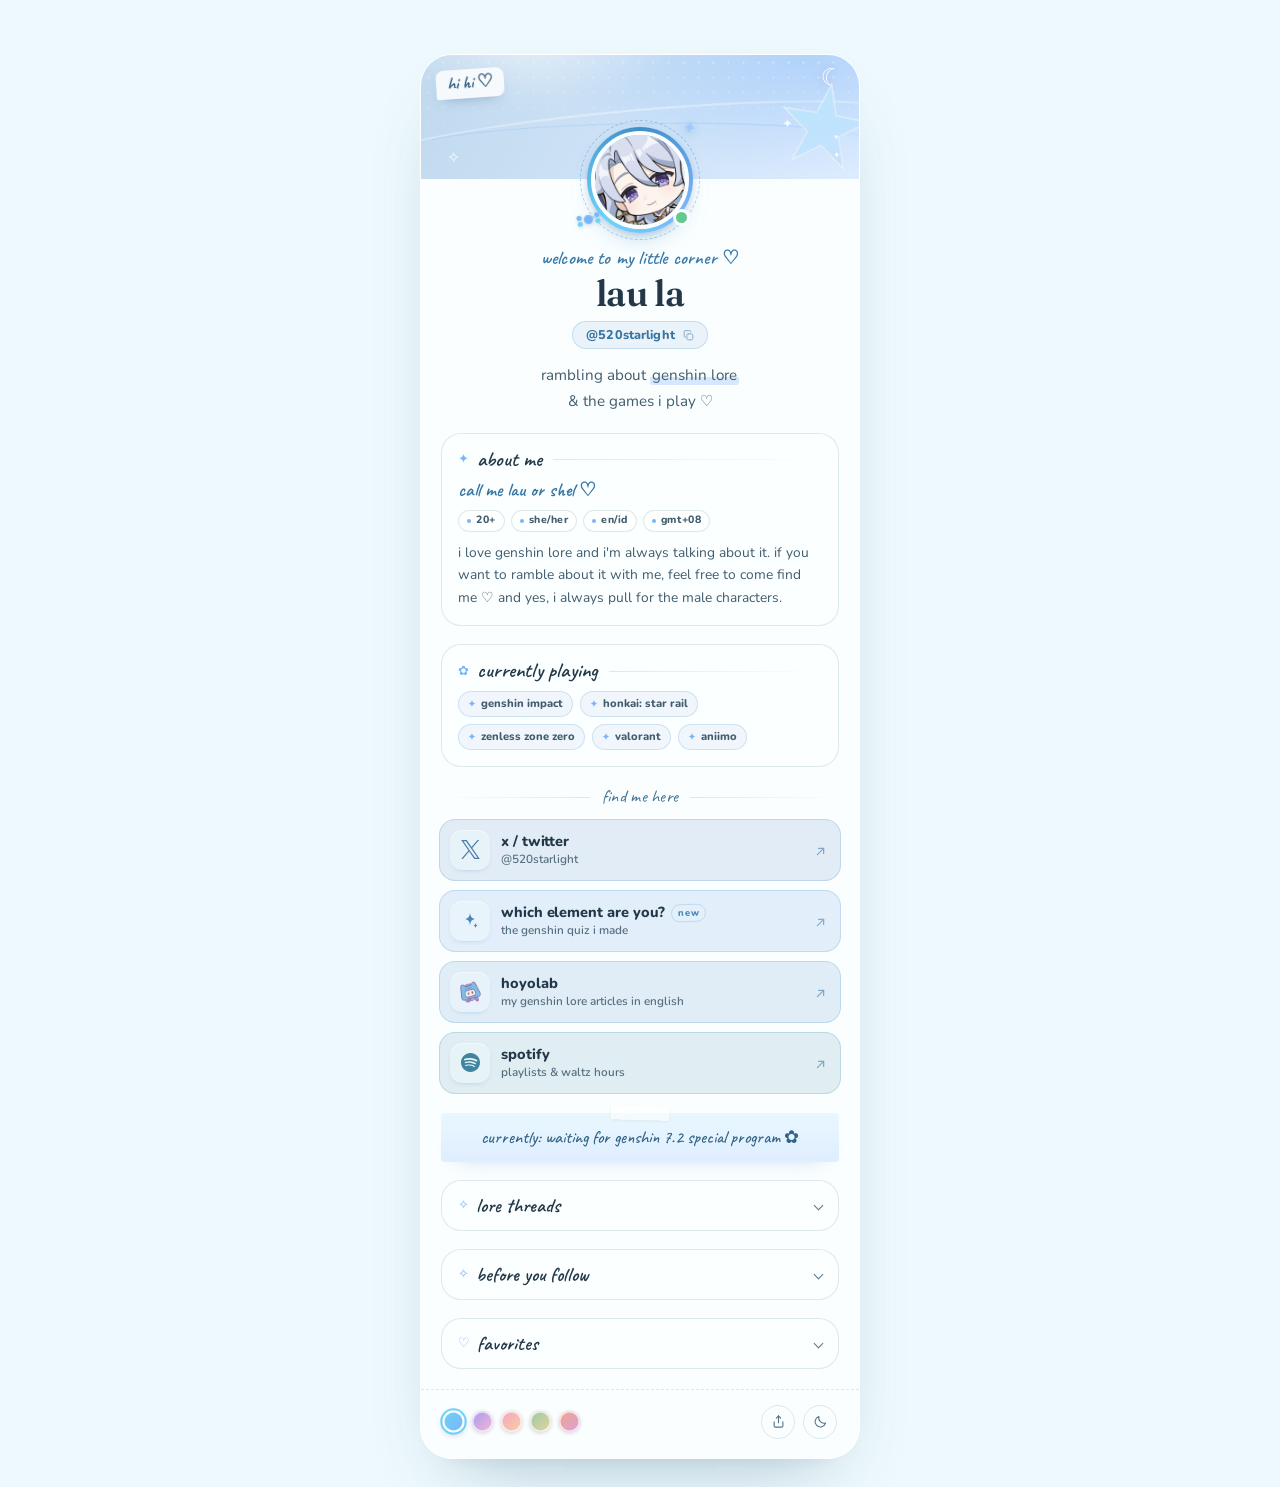
==== commit 84f5aa15: "Update index.html" ====
--- a/index.html
+++ b/index.html
@@ -3,7 +3,7 @@
 <head>
 <meta charset="utf-8">
 <meta name="viewport" content="width=device-width, initial-scale=1, viewport-fit=cover">
-<title>lau la ✧ links</title>
+<title>✧ lau la ✧</title>
 <meta name="description" content="genshin lore rambles, the games i play, lore threads, and favorites, all in one soft little corner.">
 <meta name="theme-color" content="#eef9fd">
 <link rel="icon" href="assets/favicon.svg" type="image/svg+xml">
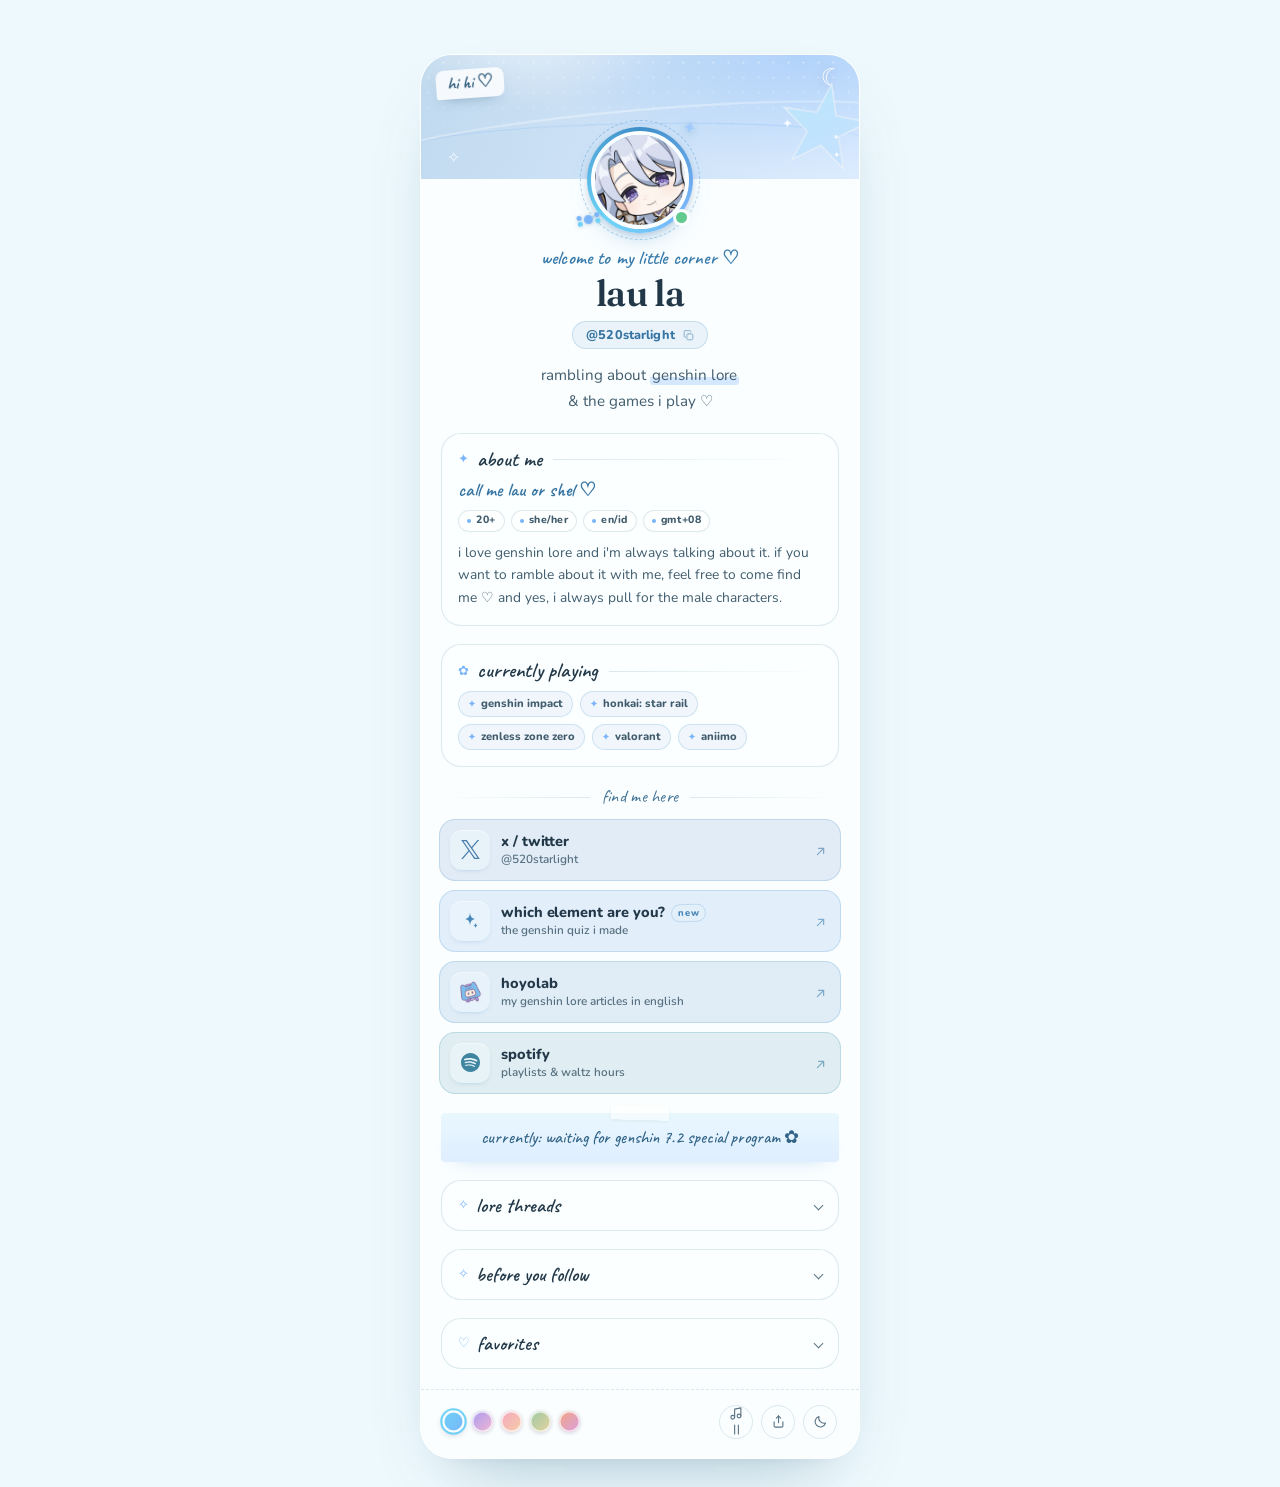
==== commit 5b837923: "Add files via upload" ====
--- a/index.html
+++ b/index.html
@@ -4,7 +4,7 @@
 <meta charset="utf-8">
 <meta name="viewport" content="width=device-width, initial-scale=1, viewport-fit=cover">
 <title>✧ lau la ✧</title>
-<meta name="description" content="genshin lore rambles, the games i play, lore threads, and favorites, all in one soft little corner.">
+<meta name="description" content="welcome to my soft little corner">
 <meta name="theme-color" content="#eef9fd">
 <link rel="icon" href="assets/favicon.svg" type="image/svg+xml">
 <link rel="apple-touch-icon" href="assets/avatar.jpg">
@@ -13,8 +13,8 @@
 <meta property="og:type" content="profile">
 <meta property="profile:username" content="520starlight">
 <meta property="og:site_name" content="lau la">
-<meta property="og:title" content="lau la ✧ links">
-<meta property="og:description" content="genshin lore rambles, the games i play, lore threads, and favorites, all in one soft little corner.">
+<meta property="og:title" content="✧ lau la ✧">
+<meta property="og:description" content="welcome to my soft little corner">
 <meta property="og:url" content="https://520starlight.github.io/">
 <meta property="og:image" content="https://520starlight.github.io/og-image.png">
 <meta property="og:image:width" content="1200">
@@ -23,8 +23,8 @@
 <meta name="twitter:card" content="summary_large_image">
 <meta name="twitter:site" content="@520starlight">
 <meta name="twitter:creator" content="@520starlight">
-<meta name="twitter:title" content="lau la ✧ links">
-<meta name="twitter:description" content="genshin lore rambles, the games i play, lore threads, and favorites, all in one soft little corner.">
+<meta name="twitter:title" content="✧ lau la ✧">
+<meta name="twitter:description" content="welcome to my soft little corner">
 <meta name="twitter:image" content="https://520starlight.github.io/og-image.png">
 
 <script>
@@ -190,6 +190,17 @@
       <footer class="card__footer">
         <div class="themes" id="themes" role="group" aria-label="colour theme"></div>
         <div class="actions">
+          <button class="icon-btn" id="music" type="button" aria-label="play music" title="play music" aria-pressed="false">
+            <svg class="i-note" viewBox="0 0 24 24" aria-hidden="true" fill="none" stroke="currentColor" stroke-width="1.8" stroke-linecap="round" stroke-linejoin="round">
+              <path d="M9 18V5l10-2v13"></path>
+              <circle cx="6" cy="18" r="3"></circle>
+              <circle cx="16" cy="16" r="3"></circle>
+            </svg>
+            <svg class="i-pause" viewBox="0 0 24 24" aria-hidden="true" fill="none" stroke="currentColor" stroke-width="1.8" stroke-linecap="round" stroke-linejoin="round">
+              <path d="M9 5v14"></path>
+              <path d="M15 5v14"></path>
+            </svg>
+          </button>
           <button class="icon-btn" id="share" type="button" aria-label="share this page" title="share this page">
             <svg viewBox="0 0 24 24" aria-hidden="true" fill="none" stroke="currentColor" stroke-width="1.8" stroke-linecap="round" stroke-linejoin="round">
               <path d="M12 3v11"></path>
@@ -218,6 +229,8 @@
       <a href="https://x.com/520starlight">x&nbsp;·&nbsp;@520starlight</a>.</p>
   </noscript>
 
+  <audio id="music-audio" loop preload="auto" hidden></audio>
+
   <script src="content.js"></script>
   <script src="assets/icons.js"></script>
   <script src="assets/app.js"></script>
